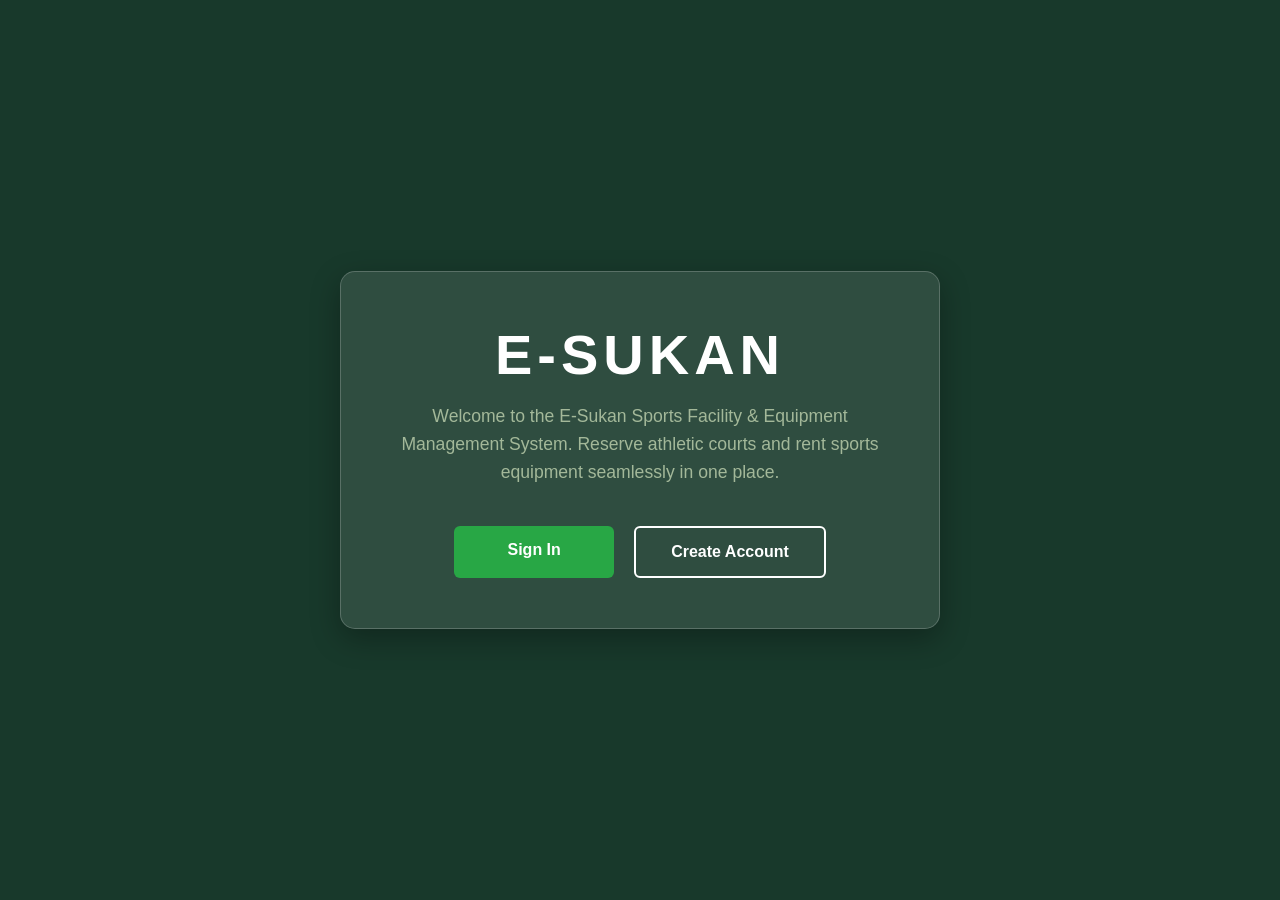
==== web/index.html @ fcf1b8fe "Initial commit-adding E-Sukan base files" ====
<!DOCTYPE html>
<html>
<head>
    <meta charset="UTF-8">
    <title>Welcome to E-Sukan</title>
    <style>
        * {
            box-sizing: border-box;
            margin: 0;
            padding: 0;
        }

        body { 
            font-family: Arial, sans-serif; 
            background-color: #18392b; /* Tema warna hijau tua anda */
            height: 100vh; 
            display: flex;
            justify-content: center;
            align-items: center;
            color: white;
            text-align: center;
            padding: 20px;
        }

        .welcome-container {
            max-width: 600px;
            background: rgba(255, 255, 255, 0.1); /* Kotak lutsinar yang moden */
            padding: 50px 40px;
            border-radius: 15px;
            border: 1px solid rgba(255, 255, 255, 0.2);
            box-shadow: 0px 10px 30px rgba(0,0,0,0.3);
        }

        h1 {
            font-size: 3.5rem;
            font-weight: bold;
            letter-spacing: 5px;
            margin-bottom: 15px;
            text-transform: uppercase;
        }

        p {
            font-size: 1.1rem;
            color: #a3b899;
            margin-bottom: 40px;
            line-height: 1.6;
        }

        .btn-group {
            display: flex;
            gap: 20px;
            justify-content: center;
            flex-wrap: wrap;
        }

        .btn {
            padding: 15px 35px;
            font-size: 1rem;
            font-weight: bold;
            text-decoration: none;
            border-radius: 6px;
            transition: all 0.3s ease;
            min-width: 160px;
            display: inline-block;
        }

        /* Butang Login Warna Hijau Terang */
        .btn-login {
            background-color: #28a745;
            color: white;
        }

        .btn-login:hover {
            background-color: #218838;
            transform: translateY(-2px);
        }

        /* Butang Register Reka Bentuk Garisan Outlined */
        .btn-register {
            background-color: transparent;
            color: white;
            border: 2px solid white;
        }

        .btn-register:hover {
            background-color: white;
            color: #18392b;
            transform: translateY(-2px);
        }
    </style>
</head>
<body>

    <div class="welcome-container">
        <h1>E-SUKAN</h1>
        <p>Welcome to the E-Sukan Sports Facility & Equipment Management System. Reserve athletic courts and rent sports equipment seamlessly in one place.</p>
        
        <div class="btn-group">
            <a href="login.html" class="btn btn-login">Sign In</a>
            <a href="register.html" class="btn btn-register">Create Account</a>
        </div>
    </div>

</body>
</html>
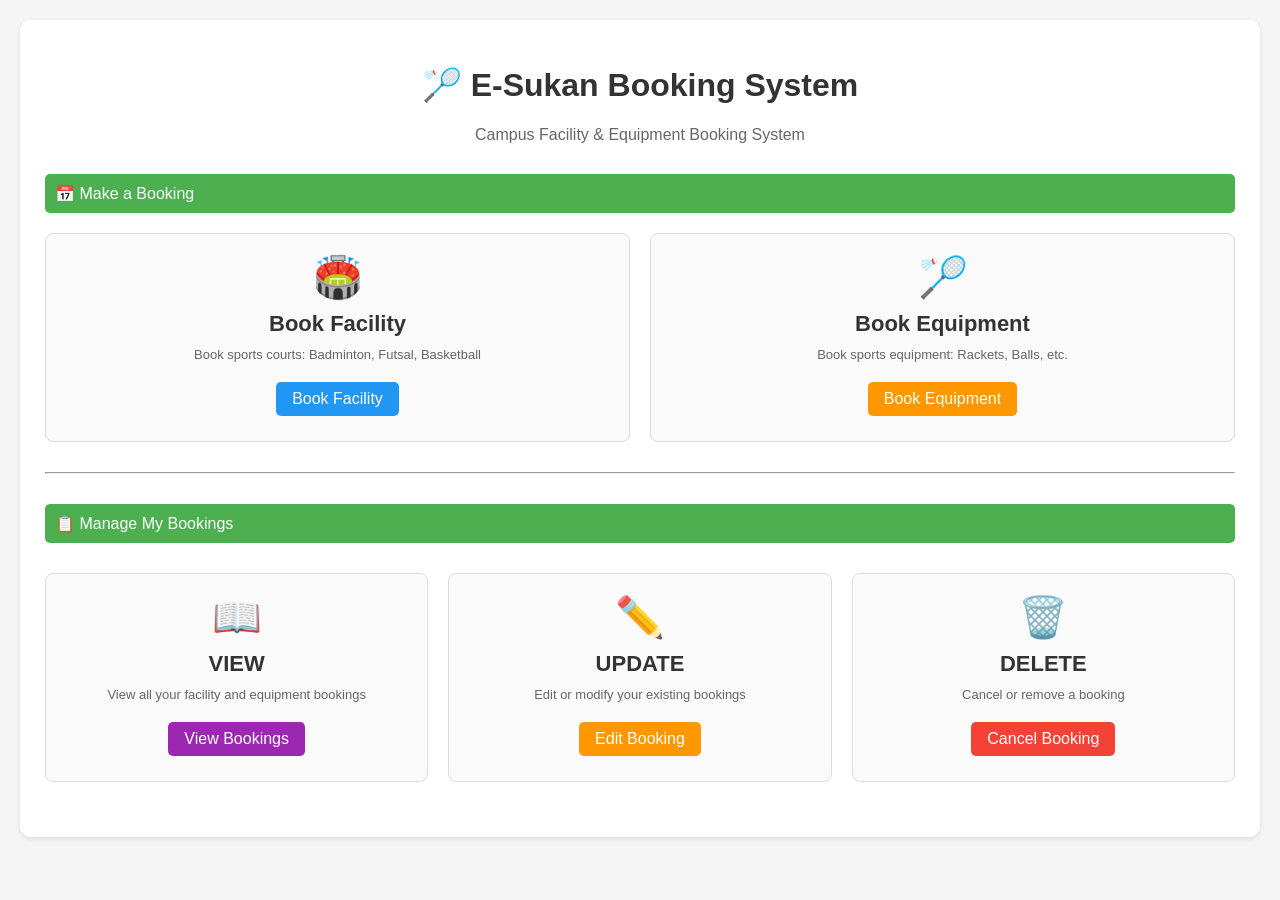
==== commit 43302eba: "Add files via upload" ====
--- a/web/index.html
+++ b/web/index.html
@@ -1,105 +1,151 @@
 <!DOCTYPE html>
-<html>
+<html lang="en">
 <head>
     <meta charset="UTF-8">
-    <title>Welcome to E-Sukan</title>
+    <title>E-Sukan Booking System</title>
     <style>
-        * {
-            box-sizing: border-box;
+        body {
+            font-family: Arial, Helvetica, sans-serif;
             margin: 0;
-            padding: 0;
+            padding: 20px;
+            background: #f5f5f5;
         }
-
-        body { 
-            font-family: Arial, sans-serif; 
-            background-color: #18392b; /* Tema warna hijau tua anda */
-            height: 100vh; 
-            display: flex;
-            justify-content: center;
-            align-items: center;
+        
+        .container {
+            max-width: 1200px;
+            margin: auto;
+            background: white;
+            padding: 25px;
+            border-radius: 10px;
+            box-shadow: 0 2px 5px rgba(0,0,0,0.1);
+        }
+        
+        h1 {
+            color: #333;
+            text-align: center;
+        }
+        
+        .subtitle {
+            text-align: center;
+            color: #666;
+            margin-bottom: 30px;
+        }
+        
+        .section-title {
+            background: #4CAF50;
             color: white;
+            padding: 10px;
+            border-radius: 5px;
+            margin: 20px 0;
+        }
+        
+        .two-columns {
+            display: grid;
+            grid-template-columns: 1fr 1fr;
+            gap: 20px;
+            margin: 20px 0;
+        }
+        
+        .crud-grid {
+            display: grid;
+            grid-template-columns: 1fr 1fr 1fr;
+            gap: 20px;
+            margin: 30px 0;
+        }
+        
+        .crud-box {
+            background: #fafafa;
+            border: 1px solid #ddd;
+            border-radius: 8px;
+            padding: 20px;
             text-align: center;
-            padding: 20px;
         }
-
-        .welcome-container {
-            max-width: 600px;
-            background: rgba(255, 255, 255, 0.1); /* Kotak lutsinar yang moden */
-            padding: 50px 40px;
-            border-radius: 15px;
-            border: 1px solid rgba(255, 255, 255, 0.2);
-            box-shadow: 0px 10px 30px rgba(0,0,0,0.3);
+        
+        .crud-icon {
+            font-size: 40px;
         }
-
-        h1 {
-            font-size: 3.5rem;
+        
+        .crud-title {
+            font-size: 22px;
             font-weight: bold;
-            letter-spacing: 5px;
+            margin: 10px 0;
+            color: #333;
+        }
+        
+        .crud-desc {
+            color: #666;
+            font-size: 13px;
             margin-bottom: 15px;
-            text-transform: uppercase;
         }
-
-        p {
-            font-size: 1.1rem;
-            color: #a3b899;
-            margin-bottom: 40px;
-            line-height: 1.6;
+        
+        .btn {
+            display: inline-block;
+            background: #4CAF50;
+            color: white;
+            padding: 8px 16px;
+            text-decoration: none;
+            border-radius: 5px;
+            margin: 5px;
         }
-
-        .btn-group {
-            display: flex;
-            gap: 20px;
-            justify-content: center;
-            flex-wrap: wrap;
-        }
-
-        .btn {
-            padding: 15px 35px;
-            font-size: 1rem;
-            font-weight: bold;
-            text-decoration: none;
-            border-radius: 6px;
-            transition: all 0.3s ease;
-            min-width: 160px;
-            display: inline-block;
-        }
-
-        /* Butang Login Warna Hijau Terang */
-        .btn-login {
-            background-color: #28a745;
-            color: white;
-        }
-
-        .btn-login:hover {
-            background-color: #218838;
-            transform: translateY(-2px);
-        }
-
-        /* Butang Register Reka Bentuk Garisan Outlined */
-        .btn-register {
-            background-color: transparent;
-            color: white;
-            border: 2px solid white;
-        }
-
-        .btn-register:hover {
-            background-color: white;
-            color: #18392b;
-            transform: translateY(-2px);
+        
+        .btn-facility { background: #2196F3; }
+        .btn-equipment { background: #ff9800; }
+        .btn-view { background: #9C27B0; }
+        .btn-update { background: #ff9800; }
+        .btn-delete { background: #f44336; }
+        
+        hr {
+            margin: 30px 0;
         }
     </style>
 </head>
 <body>
-
-    <div class="welcome-container">
-        <h1>E-SUKAN</h1>
-        <p>Welcome to the E-Sukan Sports Facility & Equipment Management System. Reserve athletic courts and rent sports equipment seamlessly in one place.</p>
+    <div class="container">
+        <h1>🏸 E-Sukan Booking System</h1>
+        <div class="subtitle">Campus Facility & Equipment Booking System</div>
         
-        <div class="btn-group">
-            <a href="login.html" class="btn btn-login">Sign In</a>
-            <a href="register.html" class="btn btn-register">Create Account</a>
+        <div class="section-title">📅 Make a Booking</div>
+        <div class="two-columns">
+            <div class="crud-box">
+                <div class="crud-icon">🏟️</div>
+                <div class="crud-title">Book Facility</div>
+                <div class="crud-desc">Book sports courts: Badminton, Futsal, Basketball</div>
+                <a href="booking-facility.html" class="btn btn-facility">Book Facility</a>
+            </div>
+            
+            <div class="crud-box">
+                <div class="crud-icon">🏸</div>
+                <div class="crud-title">Book Equipment</div>
+                <div class="crud-desc">Book sports equipment: Rackets, Balls, etc.</div>
+                <a href="booking-equipment.html" class="btn btn-equipment">Book Equipment</a>
+            </div>
+        </div>
+        
+        <hr>
+        
+        <div class="section-title">📋 Manage My Bookings</div>
+        <div class="crud-grid">
+            <div class="crud-box">
+                <div class="crud-icon">📖</div>
+                <div class="crud-title">VIEW</div>
+                <div class="crud-desc">View all your facility and equipment bookings</div>
+                <a href="view-bookings.html" class="btn btn-view">View Bookings</a>
+            </div>
+            
+            <div class="crud-box">
+                <div class="crud-icon">✏️</div>
+                <div class="crud-title">UPDATE</div>
+                <div class="crud-desc">Edit or modify your existing bookings</div>
+                <a href="edit-booking.html" class="btn btn-update">Edit Booking</a>
+            </div>
+            
+            <div class="crud-box">
+                <div class="crud-icon">🗑️</div>
+                <div class="crud-title">DELETE</div>
+                <div class="crud-desc">Cancel or remove a booking</div>
+                <a href="delete-booking.html" class="btn btn-delete">Cancel Booking</a>
+            </div>
         </div>
     </div>
-
 </body>
 </html>
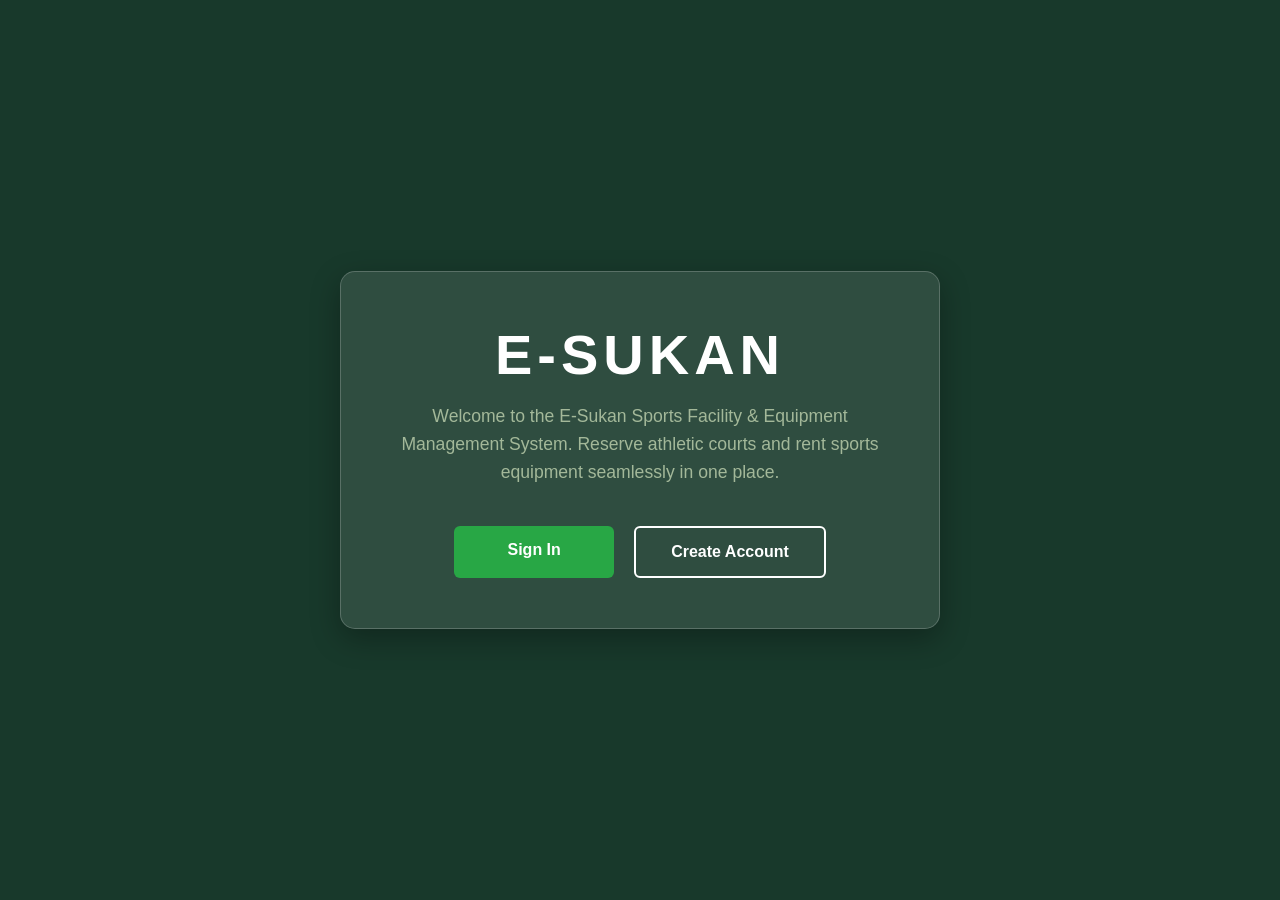
==== commit 85b17702: "Initial commit-adding E-Sukan base files" ====
--- a/web/index.html
+++ b/web/index.html
@@ -1,151 +1,105 @@
 <!DOCTYPE html>
-<html lang="en">
+<html>
 <head>
     <meta charset="UTF-8">
-    <title>E-Sukan Booking System</title>
+    <title>Welcome to E-Sukan</title>
     <style>
-        body {
-            font-family: Arial, Helvetica, sans-serif;
+        * {
+            box-sizing: border-box;
             margin: 0;
+            padding: 0;
+        }
+
+        body { 
+            font-family: Arial, sans-serif; 
+            background-color: #18392b; /* Tema warna hijau tua anda */
+            height: 100vh; 
+            display: flex;
+            justify-content: center;
+            align-items: center;
+            color: white;
+            text-align: center;
             padding: 20px;
-            background: #f5f5f5;
         }
-        
-        .container {
-            max-width: 1200px;
-            margin: auto;
-            background: white;
-            padding: 25px;
-            border-radius: 10px;
-            box-shadow: 0 2px 5px rgba(0,0,0,0.1);
+
+        .welcome-container {
+            max-width: 600px;
+            background: rgba(255, 255, 255, 0.1); /* Kotak lutsinar yang moden */
+            padding: 50px 40px;
+            border-radius: 15px;
+            border: 1px solid rgba(255, 255, 255, 0.2);
+            box-shadow: 0px 10px 30px rgba(0,0,0,0.3);
         }
-        
+
         h1 {
-            color: #333;
-            text-align: center;
+            font-size: 3.5rem;
+            font-weight: bold;
+            letter-spacing: 5px;
+            margin-bottom: 15px;
+            text-transform: uppercase;
         }
-        
-        .subtitle {
-            text-align: center;
-            color: #666;
-            margin-bottom: 30px;
+
+        p {
+            font-size: 1.1rem;
+            color: #a3b899;
+            margin-bottom: 40px;
+            line-height: 1.6;
         }
-        
-        .section-title {
-            background: #4CAF50;
+
+        .btn-group {
+            display: flex;
+            gap: 20px;
+            justify-content: center;
+            flex-wrap: wrap;
+        }
+
+        .btn {
+            padding: 15px 35px;
+            font-size: 1rem;
+            font-weight: bold;
+            text-decoration: none;
+            border-radius: 6px;
+            transition: all 0.3s ease;
+            min-width: 160px;
+            display: inline-block;
+        }
+
+        /* Butang Login Warna Hijau Terang */
+        .btn-login {
+            background-color: #28a745;
             color: white;
-            padding: 10px;
-            border-radius: 5px;
-            margin: 20px 0;
         }
-        
-        .two-columns {
-            display: grid;
-            grid-template-columns: 1fr 1fr;
-            gap: 20px;
-            margin: 20px 0;
+
+        .btn-login:hover {
+            background-color: #218838;
+            transform: translateY(-2px);
         }
-        
-        .crud-grid {
-            display: grid;
-            grid-template-columns: 1fr 1fr 1fr;
-            gap: 20px;
-            margin: 30px 0;
+
+        /* Butang Register Reka Bentuk Garisan Outlined */
+        .btn-register {
+            background-color: transparent;
+            color: white;
+            border: 2px solid white;
         }
-        
-        .crud-box {
-            background: #fafafa;
-            border: 1px solid #ddd;
-            border-radius: 8px;
-            padding: 20px;
-            text-align: center;
-        }
-        
-        .crud-icon {
-            font-size: 40px;
-        }
-        
-        .crud-title {
-            font-size: 22px;
-            font-weight: bold;
-            margin: 10px 0;
-            color: #333;
-        }
-        
-        .crud-desc {
-            color: #666;
-            font-size: 13px;
-            margin-bottom: 15px;
-        }
-        
-        .btn {
-            display: inline-block;
-            background: #4CAF50;
-            color: white;
-            padding: 8px 16px;
-            text-decoration: none;
-            border-radius: 5px;
-            margin: 5px;
-        }
-        
-        .btn-facility { background: #2196F3; }
-        .btn-equipment { background: #ff9800; }
-        .btn-view { background: #9C27B0; }
-        .btn-update { background: #ff9800; }
-        .btn-delete { background: #f44336; }
-        
-        hr {
-            margin: 30px 0;
+
+        .btn-register:hover {
+            background-color: white;
+            color: #18392b;
+            transform: translateY(-2px);
         }
     </style>
 </head>
 <body>
-    <div class="container">
-        <h1>🏸 E-Sukan Booking System</h1>
-        <div class="subtitle">Campus Facility & Equipment Booking System</div>
+
+    <div class="welcome-container">
+        <h1>E-SUKAN</h1>
+        <p>Welcome to the E-Sukan Sports Facility & Equipment Management System. Reserve athletic courts and rent sports equipment seamlessly in one place.</p>
         
-        <div class="section-title">📅 Make a Booking</div>
-        <div class="two-columns">
-            <div class="crud-box">
-                <div class="crud-icon">🏟️</div>
-                <div class="crud-title">Book Facility</div>
-                <div class="crud-desc">Book sports courts: Badminton, Futsal, Basketball</div>
-                <a href="booking-facility.html" class="btn btn-facility">Book Facility</a>
-            </div>
-            
-            <div class="crud-box">
-                <div class="crud-icon">🏸</div>
-                <div class="crud-title">Book Equipment</div>
-                <div class="crud-desc">Book sports equipment: Rackets, Balls, etc.</div>
-                <a href="booking-equipment.html" class="btn btn-equipment">Book Equipment</a>
-            </div>
-        </div>
-        
-        <hr>
-        
-        <div class="section-title">📋 Manage My Bookings</div>
-        <div class="crud-grid">
-            <div class="crud-box">
-                <div class="crud-icon">📖</div>
-                <div class="crud-title">VIEW</div>
-                <div class="crud-desc">View all your facility and equipment bookings</div>
-                <a href="view-bookings.html" class="btn btn-view">View Bookings</a>
-            </div>
-            
-            <div class="crud-box">
-                <div class="crud-icon">✏️</div>
-                <div class="crud-title">UPDATE</div>
-                <div class="crud-desc">Edit or modify your existing bookings</div>
-                <a href="edit-booking.html" class="btn btn-update">Edit Booking</a>
-            </div>
-            
-            <div class="crud-box">
-                <div class="crud-icon">🗑️</div>
-                <div class="crud-title">DELETE</div>
-                <div class="crud-desc">Cancel or remove a booking</div>
-                <a href="delete-booking.html" class="btn btn-delete">Cancel Booking</a>
-            </div>
+        <div class="btn-group">
+            <a href="login.html" class="btn btn-login">Sign In</a>
+            <a href="register.html" class="btn btn-register">Create Account</a>
         </div>
     </div>
+
 </body>
 </html>
